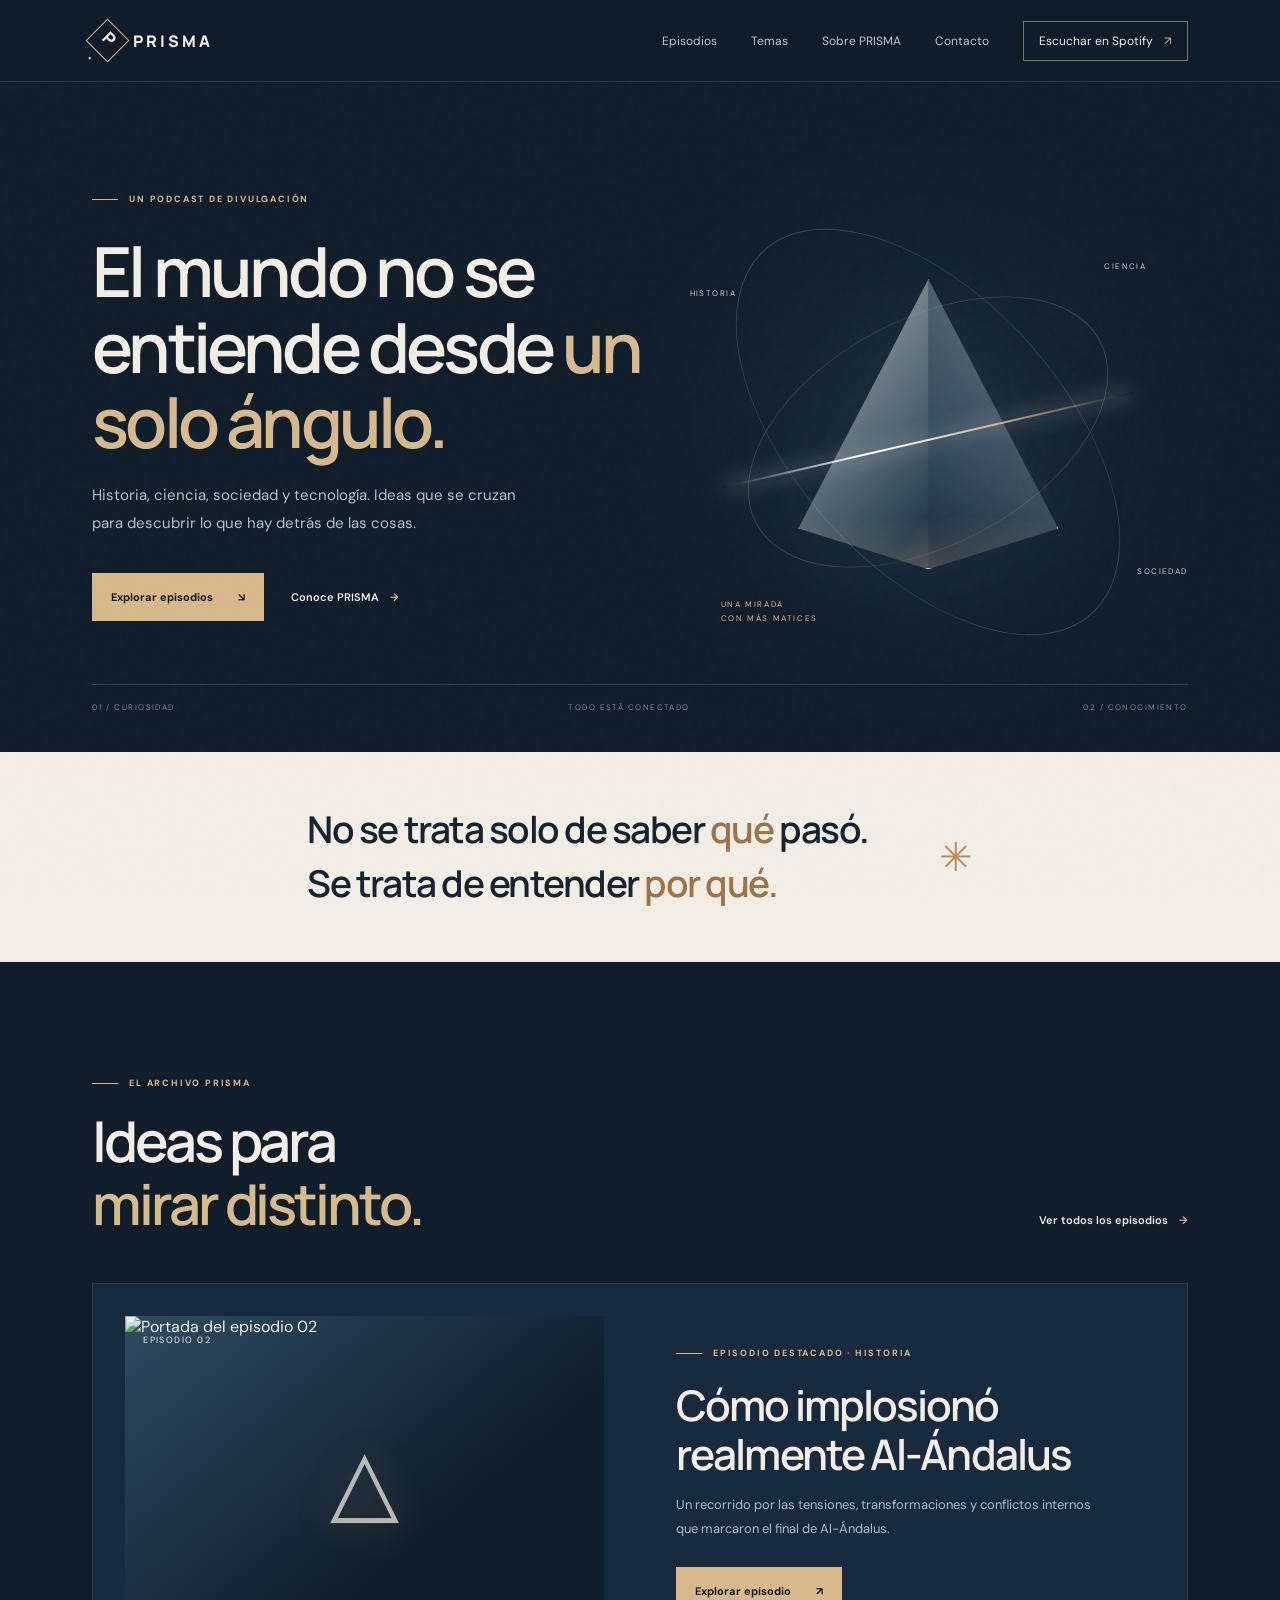
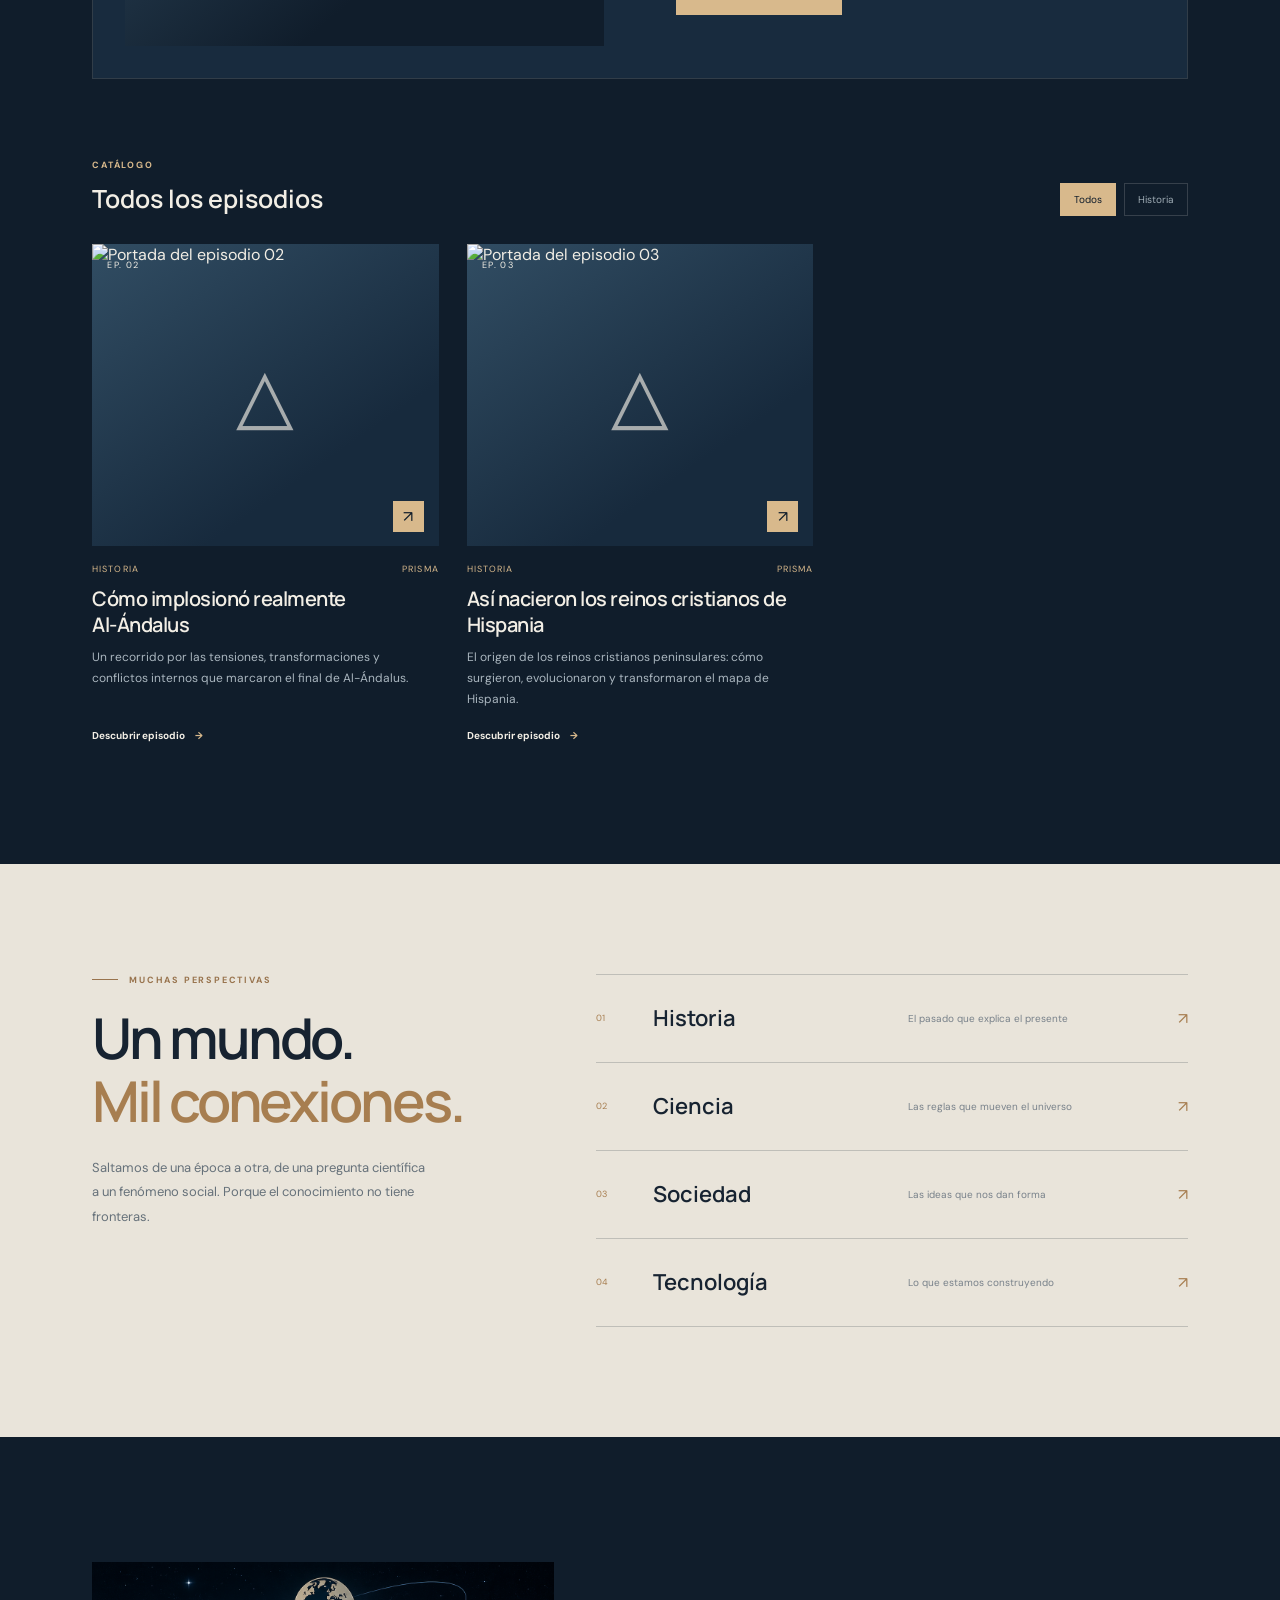
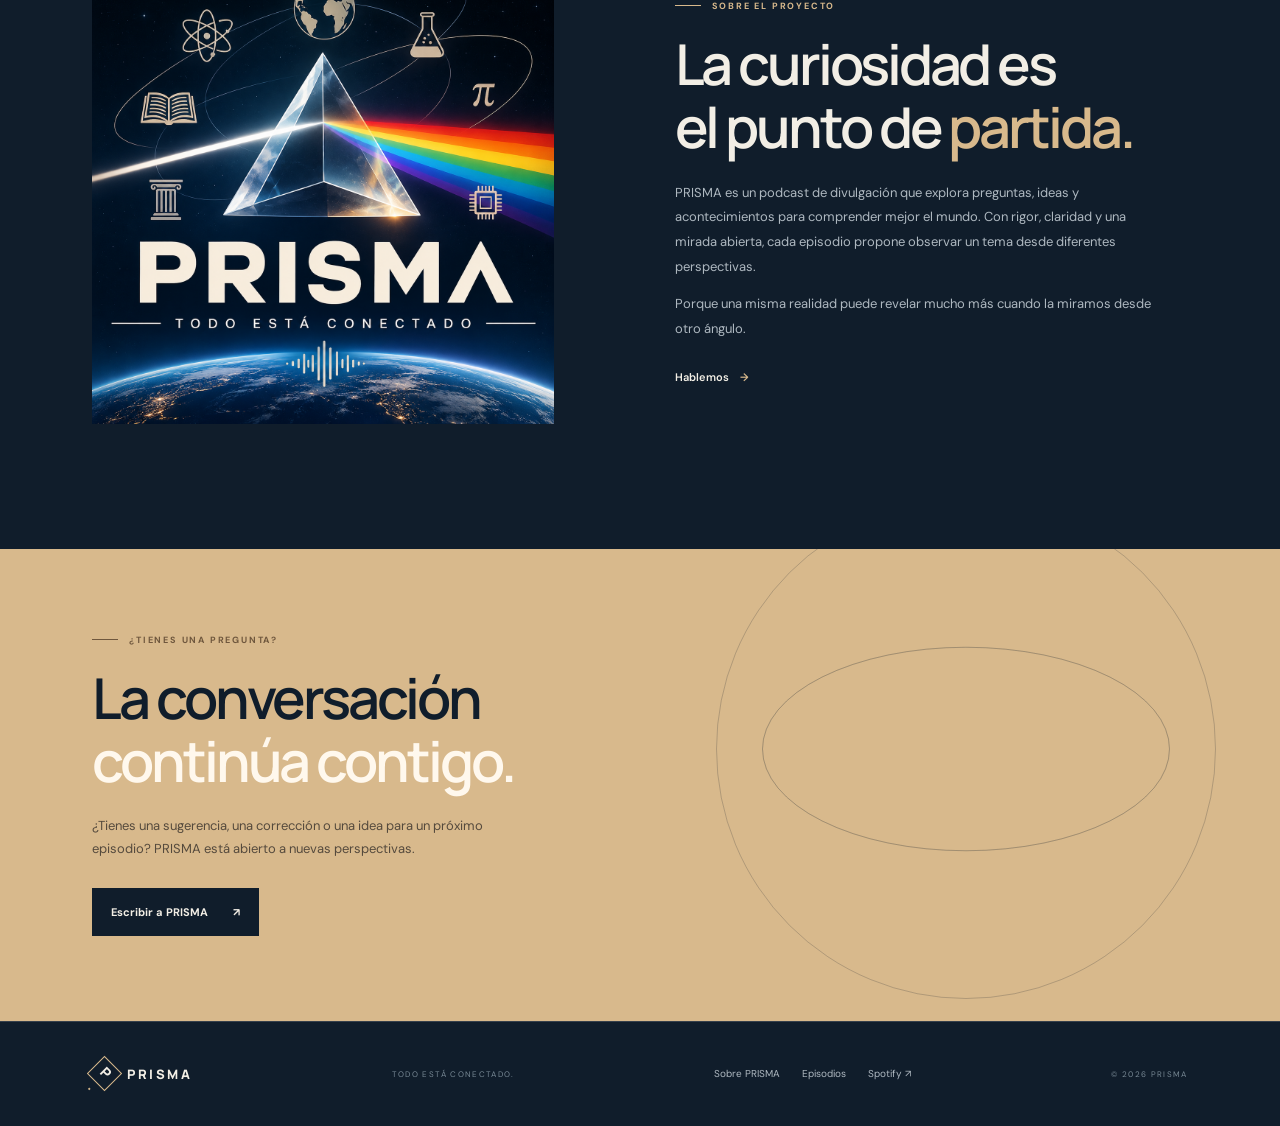
==== index.html @ 4e9d1673 "ia base project" ====
<!DOCTYPE html>
<html lang="es">
<head>
    <meta charset="UTF-8">
    <meta name="viewport" content="width=device-width, initial-scale=1.0">
    <meta name="description" content="PRISMA — Todo está conectado. Un podcast para comprender el mundo desde nuevas perspectivas.">
    <meta name="theme-color" content="#101d2b">
    <title>PRISMA — Todo está conectado</title>
    <link rel="preconnect" href="https://fonts.googleapis.com">
    <link rel="preconnect" href="https://fonts.gstatic.com" crossorigin>
    <link href="https://fonts.googleapis.com/css2?family=DM+Sans:wght@400;500;600;700&family=Manrope:wght@400;500;600;700;800&display=swap" rel="stylesheet">
    <link rel="stylesheet" href="styles.css">
</head>
<body>
    <div class="page-grain"></div>
    <header class="site-header">
        <a class="brand" href="index.html" aria-label="PRISMA, inicio">
            <span class="brand-mark">P<span>.</span></span>
            <span class="brand-name">PRISMA</span>
        </a>
        <button class="menu-toggle" aria-label="Abrir menú" aria-expanded="false"><span></span><span></span></button>
        <nav class="main-nav">
            <a href="#episodios">Episodios</a>
            <a href="#temas">Temas</a>
            <a href="#sobre">Sobre PRISMA</a>
            <a href="#contacto">Contacto</a>
            <a class="nav-spotify" href="https://open.spotify.com/" target="_blank" rel="noopener">Escuchar en Spotify <span>↗</span></a>
        </nav>
    </header>

    <main>
        <section class="hero">
            <div class="hero-copy reveal">
                <div class="eyebrow"><span class="eyebrow-line"></span> UN PODCAST DE DIVULGACIÓN</div>
                <h1>El mundo no se entiende desde <em>un solo ángulo.</em></h1>
                <p class="hero-lead">Historia, ciencia, sociedad y tecnología. Ideas que se cruzan para descubrir lo que hay detrás de las cosas.</p>
                <div class="hero-actions">
                    <a class="button button-primary" href="#episodios">Explorar episodios <span>↘</span></a>
                    <a class="text-link" href="#sobre">Conoce PRISMA <span>→</span></a>
                </div>
            </div>
            <div class="hero-art reveal">
                <div class="art-orbit orbit-one"></div>
                <div class="art-orbit orbit-two"></div>
                <div class="art-glow"></div>
                <div class="prism">
                    <div class="prism-face face-left"></div>
                    <div class="prism-face face-right"></div>
                    <div class="prism-face face-bottom"></div>
                    <div class="prism-beam"></div>
                </div>
                <span class="orbit-label label-history">HISTORIA</span>
                <span class="orbit-label label-science">CIENCIA</span>
                <span class="orbit-label label-society">SOCIEDAD</span>
                <span class="art-caption">UNA MIRADA<br>CON MÁS MATICES</span>
            </div>
            <div class="hero-bottom"><span>01 / CURIOSIDAD</span><span>TODO ESTÁ CONECTADO</span><span>02 / CONOCIMIENTO</span></div>
        </section>

        <section class="intro-strip">
            <p>No se trata solo de saber <em>qué</em> pasó.<br>Se trata de entender <em>por qué.</em></p>
            <span class="strip-symbol">✳</span>
        </section>

        <section class="section episodes-section" id="episodios">
            <div class="section-heading reveal">
                <div><div class="eyebrow"><span class="eyebrow-line"></span> EL ARCHIVO PRISMA</div><h2>Ideas para<br><em>mirar distinto.</em></h2></div>
                <a class="text-link" href="#catalogo">Ver todos los episodios <span>→</span></a>
            </div>
            <div class="featured-episode" id="featured-episode"></div>
            <div class="catalog-head" id="catalogo">
                <div><span class="eyebrow">CATÁLOGO</span><h3>Todos los episodios</h3></div>
                <div class="filter-list" id="category-filters" aria-label="Filtrar por categoría"></div>
            </div>
            <div class="episode-grid" id="episode-grid"></div>
        </section>

        <section class="topics-section" id="temas">
            <div class="section topics-inner">
                <div class="topics-intro reveal">
                    <div class="eyebrow"><span class="eyebrow-line"></span> MUCHAS PERSPECTIVAS</div>
                    <h2>Un mundo.<br><em>Mil conexiones.</em></h2>
                    <p>Saltamos de una época a otra, de una pregunta científica a un fenómeno social. Porque el conocimiento no tiene fronteras.</p>
                </div>
                <div class="topic-list">
                    <a class="topic-item reveal" href="#catalogo" data-topic="Historia"><span class="topic-number">01</span><span class="topic-name">Historia</span><span class="topic-desc">El pasado que explica el presente</span><span class="topic-arrow">↗</span></a>
                    <a class="topic-item reveal" href="#catalogo" data-topic="Ciencia"><span class="topic-number">02</span><span class="topic-name">Ciencia</span><span class="topic-desc">Las reglas que mueven el universo</span><span class="topic-arrow">↗</span></a>
                    <a class="topic-item reveal" href="#catalogo" data-topic="Sociedad"><span class="topic-number">03</span><span class="topic-name">Sociedad</span><span class="topic-desc">Las ideas que nos dan forma</span><span class="topic-arrow">↗</span></a>
                    <a class="topic-item reveal" href="#catalogo" data-topic="Tecnología"><span class="topic-number">04</span><span class="topic-name">Tecnología</span><span class="topic-desc">Lo que estamos construyendo</span><span class="topic-arrow">↗</span></a>
                </div>
            </div>
        </section>

        <section class="about-section section" id="sobre">
            <div class="about-image reveal">
                <img src="assets/prisma-logo.png" alt="Identidad visual de PRISMA: un prisma que descompone la luz en un arcoíris" onerror="this.style.display='none'">
                <div class="about-image-fallback"><span>PRISMA</span><small>TODO ESTÁ CONECTADO</small><div class="fallback-triangle"></div></div>
            </div>
            <div class="about-copy reveal">
                <div class="eyebrow"><span class="eyebrow-line"></span> SOBRE EL PROYECTO</div>
                <h2>La curiosidad es<br>el punto de <em>partida.</em></h2>
                <p>PRISMA es un podcast de divulgación que explora preguntas, ideas y acontecimientos para comprender mejor el mundo. Con rigor, claridad y una mirada abierta, cada episodio propone observar un tema desde diferentes perspectivas.</p>
                <p>Porque una misma realidad puede revelar mucho más cuando la miramos desde otro ángulo.</p>
                <a class="text-link" href="#contacto">Hablemos <span>→</span></a>
            </div>
        </section>

        <section class="contact-section" id="contacto">
            <div class="section contact-inner">
                <div class="eyebrow"><span class="eyebrow-line"></span> ¿TIENES UNA PREGUNTA?</div>
                <h2>La conversación<br><em>continúa contigo.</em></h2>
                <p>¿Tienes una sugerencia, una corrección o una idea para un próximo episodio? PRISMA está abierto a nuevas perspectivas.</p>
                <a class="button button-light" href="mailto:contacto@prisma-podcast.example">Escribir a PRISMA <span>↗</span></a>
            </div>
            <div class="contact-orbit"></div>
        </section>
    </main>

    <footer class="site-footer">
        <a class="brand footer-brand" href="index.html"><span class="brand-mark">P<span>.</span></span><span class="brand-name">PRISMA</span></a>
        <span class="footer-tagline">TODO ESTÁ CONECTADO.</span>
        <div class="footer-links"><a href="#sobre">Sobre PRISMA</a><a href="#episodios">Episodios</a><a href="https://open.spotify.com/" target="_blank" rel="noopener">Spotify ↗</a></div>
        <span class="copyright">© <span id="year"></span> PRISMA</span>
    </footer>
    <script src="episodes.js"></script>
    <script src="script.js"></script>
</body>
</html>
---- styles.css ----
@import url("https://fonts.googleapis.com/css2?family=DM+Sans:wght@400;500;600;700&family=Manrope:wght@400;500;600;700;800&display=swap");

:root {
    --navy: #101d2b;
    --navy-2: #172a3d;
    --navy-3: #223b51;
    --cream: #f2eee5;
    --paper: #e9e3d7;
    --ink: #172331;
    --muted: #aeb8bf;
    --gold: #d8b98c;
    --line: rgba(242, 238, 229, .17);
    --sans: "DM Sans", sans-serif;
    --display: "Manrope", sans-serif;
}
* { box-sizing: border-box; }
html { scroll-behavior: smooth; scroll-padding-top: 90px; }
body { margin: 0; background: var(--navy); color: var(--cream); font-family: var(--sans); -webkit-font-smoothing: antialiased; }
a { color: inherit; text-decoration: none; }
button { font: inherit; }
.page-grain { position: fixed; inset: 0; pointer-events: none; z-index: 10; opacity: .12; background-image: url("data:image/svg+xml,%3Csvg viewBox='0 0 180 180' xmlns='http://www.w3.org/2000/svg'%3E%3Cfilter id='n'%3E%3CfeTurbulence type='fractalNoise' baseFrequency='.8' numOctaves='3' stitchTiles='stitch'/%3E%3C/filter%3E%3Crect width='100%25' height='100%25' filter='url(%23n)' opacity='.14'/%3E%3C/svg%3E"); }
.site-header { height: 82px; padding: 0 7.2%; display: flex; align-items: center; justify-content: space-between; border-bottom: 1px solid var(--line); position: relative; z-index: 20; background: rgba(16,29,43,.92); backdrop-filter: blur(16px); }
.brand { display: inline-flex; align-items: center; gap: 10px; }
.brand-mark { width: 31px; height: 31px; border: 1px solid var(--gold); display: grid; place-items: center; font: 800 17px var(--display); color: var(--cream); transform: rotate(45deg); }
.brand-mark > span { color: var(--gold); }
.brand-name { font: 800 16px var(--display); letter-spacing: .19em; }
.main-nav { display: flex; align-items: center; gap: 34px; font-size: 12px; color: #c1c8cd; }
.main-nav a { transition: color .25s ease; }
.main-nav a:hover, .footer-links a:hover { color: var(--gold); }
.nav-spotify { color: var(--cream) !important; border: 1px solid rgba(216,185,140,.55); padding: 11px 15px; }
.nav-spotify span { color: var(--gold); margin-left: 8px; }
.menu-toggle { display: none; }
.hero { min-height: 670px; padding: 105px 7.2% 34px; position: relative; display: grid; grid-template-columns: 1fr .9fr; align-items: center; overflow: hidden; }
.hero-copy { max-width: 630px; position: relative; z-index: 2; padding-bottom: 50px; }
.eyebrow { display: flex; align-items: center; gap: 11px; color: var(--gold); font-size: 9px; font-weight: 700; letter-spacing: .2em; }
.eyebrow-line { width: 26px; height: 1px; background: var(--gold); display: inline-block; }
h1, h2, h3, h4, p { margin-top: 0; }
.hero h1 { margin: 28px 0 23px; max-width: 700px; font: 600 clamp(43px, 5.4vw, 76px)/1.09 var(--display); letter-spacing: -.055em; }
h1 em, h2 em, .featured-copy h3 em { color: var(--gold); font-style: normal; }
.hero-lead { max-width: 455px; color: #b8c1c8; font-size: 15px; line-height: 1.85; }
.hero-actions { display: flex; align-items: center; gap: 27px; margin-top: 35px; }
.button { min-height: 48px; display: inline-flex; align-items: center; justify-content: center; gap: 25px; padding: 0 19px; font-size: 11px; font-weight: 700; transition: transform .25s, background .25s, border-color .25s; }
.button:hover { transform: translateY(-3px); }
.button-primary { background: var(--gold); color: var(--navy); }
.button-primary:hover { background: #ead0aa; }
.text-link { font-size: 11px; font-weight: 600; color: var(--cream); }
.text-link span { color: var(--gold); margin-left: 8px; transition: margin .2s; }
.text-link:hover span { margin-left: 14px; }
.hero-art { height: 450px; position: relative; display: grid; place-items: center; }
.art-glow { position: absolute; width: 340px; height: 340px; background: #52718a; filter: blur(100px); opacity: .17; border-radius: 50%; }
.art-orbit { position: absolute; width: 390px; height: 390px; border: 1px solid rgba(216,185,140,.25); border-radius: 50%; transform: rotate(-28deg) scaleY(.58); }
.orbit-two { width: 490px; height: 490px; transform: rotate(48deg) scaleY(.55); border-color: rgba(139,174,194,.3); }
.prism { width: 260px; height: 290px; position: relative; filter: drop-shadow(0 15px 50px rgba(117,161,188,.18)); transform: translateY(-8px); }
.prism-face { position: absolute; inset: 0; clip-path: polygon(50% 0, 100% 86%, 50% 100%, 0 86%); }
.face-left { background: linear-gradient(130deg, rgba(240,246,245,.7), rgba(102,147,171,.17) 65%, rgba(216,185,140,.3)); clip-path: polygon(50% 0, 50% 100%, 0 86%); border-right: 1px solid white; }
.face-right { background: linear-gradient(225deg, rgba(214,229,237,.45), rgba(70,109,139,.14) 70%, rgba(220,186,137,.28)); clip-path: polygon(50% 0, 100% 86%, 50% 100%); }
.face-bottom { border: 1px solid rgba(245,239,222,.75); clip-path: polygon(0 86%, 50% 100%, 100% 86%, 50% 0); background: linear-gradient(180deg, transparent 82%, rgba(216,185,140,.18)); }
.prism-beam { position: absolute; width: 420px; height: 2px; left: -80px; top: 55%; transform: rotate(-13deg); background: linear-gradient(90deg, transparent, #fff 35%, #d8b98c 65%, transparent); box-shadow: 0 0 20px #d7e7ef; }
.orbit-label { position: absolute; font-size: 8px; letter-spacing: .18em; color: #c6cdd0; }
.label-history { top: 18%; left: 4%; }.label-science { top: 12%; right: 8%; }.label-society { bottom: 18%; right: 0; }
.art-caption { position: absolute; bottom: 7%; left: 10%; font-size: 8px; line-height: 1.8; letter-spacing: .2em; color: var(--gold); }
.hero-bottom { grid-column: 1/-1; border-top: 1px solid var(--line); padding-top: 17px; display: flex; justify-content: space-between; color: #788995; font-size: 8px; letter-spacing: .18em; }
.intro-strip { min-height: 210px; background: var(--cream); color: var(--ink); display: flex; align-items: center; justify-content: center; gap: 70px; padding: 35px 7%; }
.intro-strip p { margin: 0; font: 600 clamp(22px, 3vw, 37px)/1.45 var(--display); letter-spacing: -.04em; }
.intro-strip em { color: #9c7448; font-style: normal; }
.strip-symbol { font-size: 40px; color: #b78e60; }
.section { padding-left: 7.2%; padding-right: 7.2%; }
.episodes-section { padding-top: 115px; padding-bottom: 120px; }
.section-heading { display: flex; justify-content: space-between; align-items: end; margin-bottom: 48px; }
.section-heading h2, .topics-intro h2, .about-copy h2, .contact-inner h2, .detail-next h2 { margin: 20px 0 0; font: 600 clamp(38px, 4.4vw, 58px)/1.12 var(--display); letter-spacing: -.055em; }
.section-heading > .text-link { margin-bottom: 8px; }
.featured-episode { display: grid; grid-template-columns: 1fr 1fr; gap: 7%; align-items: center; padding: 32px; background: #182b3e; border: 1px solid rgba(216,185,140,.13); }
.featured-cover { min-height: 300px; aspect-ratio: 1.45; background: linear-gradient(140deg, #304b61, #101d2b 65%); position: relative; overflow: hidden; display: grid; place-items: center; }
.featured-cover img, .episode-cover img, .detail-cover img { width: 100%; height: 100%; object-fit: cover; position: absolute; inset: 0; }
.featured-cover-number, .cover-number { position: absolute; top: 18px; left: 18px; font-size: 9px; letter-spacing: .16em; }
.featured-cover-mark { position: relative; font-size: 90px; color: rgba(242,238,229,.72); text-shadow: 0 0 40px rgba(216,185,140,.3); }
.featured-copy { padding: 20px 8% 20px 0; }
.featured-copy h3 { margin: 22px 0 15px; font: 600 clamp(29px, 3.3vw, 43px)/1.15 var(--display); letter-spacing: -.045em; }
.featured-copy p { color: #aebac2; font-size: 13px; line-height: 1.8; max-width: 420px; margin-bottom: 27px; }
.catalog-head { display: flex; justify-content: space-between; align-items: end; margin: 80px 0 28px; }
.catalog-head h3 { font: 600 25px var(--display); margin: 10px 0 0; }
.filter-list { display: flex; gap: 8px; flex-wrap: wrap; }
.filter-button { background: transparent; color: #9eabb4; border: 1px solid var(--line); padding: 9px 13px; cursor: pointer; font-size: 10px; transition: all .2s; }
.filter-button:hover, .filter-button.active { color: var(--navy); background: var(--gold); border-color: var(--gold); }
.episode-grid { display: grid; grid-template-columns: repeat(3, 1fr); gap: 28px; }
.episode-card { min-width: 0; }
.episode-cover { display: block; position: relative; aspect-ratio: 1.15; background: linear-gradient(145deg, #314d63, #172a3d 70%); overflow: hidden; }
.episode-cover img { transition: transform .5s ease; }
.episode-card:hover .episode-cover img { transform: scale(1.04); }
.cover-number { top: 15px; left: 15px; }
.cover-prism { position: absolute; inset: 0; display: grid; place-items: center; font-size: 75px; color: rgba(242,238,229,.65); }
.cover-open { position: absolute; bottom: 14px; right: 15px; width: 31px; height: 31px; display: grid; place-items: center; background: var(--gold); color: var(--navy); }
.episode-meta { display: flex; justify-content: space-between; color: var(--gold); font-size: 9px; letter-spacing: .12em; margin-top: 17px; text-transform: uppercase; }
.episode-card h4 { margin: 11px 0 9px; font: 600 20px/1.3 var(--display); letter-spacing: -.025em; }
.episode-card p { color: #aab6bf; font-size: 12px; line-height: 1.75; min-height: 64px; }
.card-link { display: inline-block; margin-top: 5px; font-size: 10px; font-weight: 700; }
.card-link span { color: var(--gold); margin-left: 8px; }
.empty-state { color: #aab6bf; font-size: 13px; }
.topics-section { background: #e9e4da; color: var(--ink); padding: 110px 0; }
.topics-inner { display: grid; grid-template-columns: .8fr 1.2fr; gap: 10%; }
.topics-intro .eyebrow { color: #98734d; }.topics-intro .eyebrow-line { background: #98734d; }
.topics-intro h2 em { color: #a77e50; }
.topics-intro p { margin-top: 24px; color: #66717a; font-size: 13px; line-height: 1.9; max-width: 340px; }
.topic-list { border-top: 1px solid rgba(23,35,49,.2); }
.topic-item { min-height: 88px; display: grid; grid-template-columns: 42px 1fr 1fr 25px; align-items: center; gap: 15px; border-bottom: 1px solid rgba(23,35,49,.2); transition: padding .25s; }
.topic-item:hover { padding-left: 10px; }
.topic-number { font-size: 9px; color: #a77e50; }
.topic-name { font: 600 22px var(--display); }
.topic-desc { font-size: 10px; color: #78818a; }
.topic-arrow { color: #a77e50; text-align: right; }
.about-section { display: grid; grid-template-columns: .9fr 1fr; gap: 11%; align-items: center; padding-top: 125px; padding-bottom: 125px; }
.about-image { position: relative; aspect-ratio: 1; background: #07111c; overflow: hidden; display: grid; place-items: center; }
.about-image img { width: 100%; height: 100%; object-fit: cover; }
.about-image-fallback { position: absolute; inset: 0; display: none; flex-direction: column; justify-content: center; align-items: center; color: var(--cream); font: 800 35px var(--display); letter-spacing: .2em; }
.about-image-fallback small { font: 9px var(--sans); letter-spacing: .3em; margin-top: 10px; }
.fallback-triangle { width: 100px; height: 110px; margin-top: 25px; border: 1px solid var(--gold); clip-path: polygon(50% 0, 100% 100%, 0 100%); }
.about-image:not(:has(img[src])) .about-image-fallback, .about-image img[style*="display: none"] + .about-image-fallback { display: flex; }
.about-copy h2 { margin-bottom: 23px; }
.about-copy p { max-width: 490px; color: #aeb8c0; font-size: 13px; line-height: 1.9; }
.about-copy .text-link { display: inline-block; margin-top: 15px; }
.contact-section { min-height: 430px; background: var(--gold); color: var(--navy); position: relative; overflow: hidden; }
.contact-inner { padding-top: 85px; padding-bottom: 85px; position: relative; z-index: 1; }
.contact-inner .eyebrow { color: #6f573d; }.contact-inner .eyebrow-line { background: #6f573d; }
.contact-inner h2 em { color: #fff8ed; }
.contact-inner p { max-width: 430px; margin: 22px 0 27px; color: #554a3d; font-size: 13px; line-height: 1.8; }
.button-light { background: var(--navy); color: var(--cream); }
.contact-orbit { position: absolute; width: 500px; height: 500px; border: 1px solid rgba(16,29,43,.2); border-radius: 50%; right: 5%; top: -50px; }
.contact-orbit:before, .contact-orbit:after { content: ""; position: absolute; inset: 45px; border: 1px solid rgba(16,29,43,.17); border-radius: 50%; transform: scaleY(.5) rotate(45deg); }
.contact-orbit:after { transform: scaleY(.5) rotate(-45deg); }
.site-footer { min-height: 105px; padding: 25px 7.2%; display: flex; align-items: center; justify-content: space-between; gap: 20px; border-top: 1px solid var(--line); }
.footer-brand .brand-mark { width: 25px; height: 25px; font-size: 14px; }.footer-brand .brand-name { font-size: 13px; }
.footer-tagline, .copyright { color: #788995; font-size: 8px; letter-spacing: .17em; }
.footer-links { display: flex; gap: 22px; font-size: 10px; color: #aeb8c0; }
.reveal { opacity: 0; transform: translateY(22px); transition: opacity .7s ease, transform .7s ease; }.reveal.is-visible { opacity: 1; transform: translateY(0); }

/* Episode detail */
.detail-main { min-height: 70vh; }
.detail-top { padding: 30px 7.2%; display: flex; justify-content: space-between; color: #8f9da7; font-size: 10px; letter-spacing: .1em; }
.back-link:hover { color: var(--gold); }.detail-index { color: var(--gold); }
.detail-hero { padding: 60px 12% 100px; display: grid; grid-template-columns: .75fr 1.25fr; gap: 9%; align-items: center; }
.detail-cover { aspect-ratio: 1; position: relative; background: linear-gradient(145deg, #304b61, #101d2b); display: grid; place-items: center; overflow: hidden; }
.detail-cover > span { position: absolute; top: 20px; left: 20px; font-size: 10px; letter-spacing: .16em; }.detail-cover b { font-size: 100px; font-weight: 400; color: rgba(242,238,229,.65); }
.detail-heading h1 { font: 600 clamp(38px, 4.3vw, 58px)/1.1 var(--display); letter-spacing: -.05em; margin: 22px 0; }
.detail-heading > p { color: #aeb8c0; line-height: 1.85; font-size: 14px; max-width: 520px; }
.detail-actions { margin: 28px 0; }.button-disabled { background: #293a49; color: #82909b; cursor: not-allowed; }
.detail-facts { display: flex; gap: 22px; flex-wrap: wrap; border-top: 1px solid var(--line); padding-top: 18px; color: #82919c; font-size: 8px; letter-spacing: .12em; }
.detail-content { background: #e9e4da; color: var(--ink); padding: 80px 12%; display: grid; grid-template-columns: 1fr 1fr; gap: 65px 10%; }
.detail-block .eyebrow { color: #98734d; }.detail-block .eyebrow-line { background: #98734d; }
.detail-block h2 { font: 600 28px var(--display); margin: 17px 0; letter-spacing: -.04em; }
.detail-block p, .pending-note { color: #67727b; font-size: 13px; line-height: 1.85; }
.source-list { padding-left: 18px; color: #67727b; font-size: 13px; line-height: 1.8; }.source-list li { margin-bottom: 12px; }.source-list a { color: #765b3c; text-decoration: underline; text-underline-offset: 3px; }.source-list small { display: block; }
.transcript-block { grid-column: 1/-1; border-top: 1px solid rgba(23,35,49,.18); padding-top: 35px; }.transcript-text { white-space: pre-wrap; color: #67727b; font-size: 13px; line-height: 2; max-width: 800px; }
.detail-next { padding: 85px 12%; }.detail-next .eyebrow { color: var(--gold); }.detail-next h2 { margin: 20px 0 28px; }.not-found { padding: 140px 12%; }.not-found h1 { font: 600 60px var(--display); margin: 20px 0 35px; }.not-found em { color: var(--gold); font-style: normal; }
.detail-loading { padding: 120px 12%; color: #aeb8c0; }
@media (max-width: 900px) {
    .site-header { padding: 0 5%; }.main-nav { gap: 18px; }
    .hero { padding-left: 5%; padding-right: 5%; grid-template-columns: 1fr .8fr; min-height: 600px; }
    .hero-art { transform: scale(.85); }.section { padding-left: 5%; padding-right: 5%; }
    .topics-inner { gap: 5%; }.about-section { gap: 7%; }.detail-hero { padding-left: 7%; padding-right: 7%; }
}
@media (max-width: 680px) {
    .site-header { height: 70px; }.menu-toggle { display: flex; flex-direction: column; gap: 5px; background: none; border: 0; padding: 10px; }
    .menu-toggle span { width: 22px; height: 1px; background: var(--cream); }
    .main-nav { display: none; position: absolute; top: 69px; left: 0; right: 0; padding: 22px 6%; background: #142438; flex-direction: column; align-items: stretch; gap: 20px; border-bottom: 1px solid var(--line); }
    .main-nav.is-open { display: flex; }.nav-spotify { text-align: center; }
    .hero { display: flex; flex-direction: column; align-items: stretch; padding: 75px 6% 25px; min-height: auto; }
    .hero-copy { padding-bottom: 0; }.hero h1 { font-size: clamp(43px, 12vw, 62px); }
    .hero-art { height: 330px; transform: scale(.78); margin: -5px -40px 0; }.hero-bottom { margin-top: 0; font-size: 7px; }
    .intro-strip { min-height: 165px; padding: 30px 7%; gap: 20px; }.strip-symbol { font-size: 27px; }
    .episodes-section { padding-top: 75px; padding-bottom: 80px; }.section-heading { align-items: start; flex-direction: column; gap: 20px; }
    .featured-episode { grid-template-columns: 1fr; padding: 17px; gap: 20px; }.featured-cover { min-height: 240px; }.featured-copy { padding: 5px 3px 10px; }
    .catalog-head { align-items: start; flex-direction: column; gap: 20px; margin-top: 60px; }.episode-grid { grid-template-columns: 1fr 1fr; gap: 28px 15px; }
    .episode-card h4 { font-size: 16px; }.episode-card p { font-size: 11px; min-height: 90px; }
    .topics-section { padding: 75px 0; }.topics-inner { grid-template-columns: 1fr; gap: 40px; }.topic-item { grid-template-columns: 27px 1fr 25px; }.topic-desc { display: none; }
    .about-section { grid-template-columns: 1fr; padding-top: 75px; padding-bottom: 80px; gap: 35px; }.about-image { max-width: 440px; }
    .contact-inner { padding-top: 70px; padding-bottom: 70px; }.contact-orbit { right: -300px; opacity: .6; }
    .site-footer { flex-wrap: wrap; padding: 25px 6%; }.footer-tagline { display: none; }.footer-links { order: 3; width: 100%; justify-content: space-between; }
    .detail-top { padding: 25px 6%; }.detail-hero { grid-template-columns: 1fr; padding: 35px 6% 65px; gap: 35px; }.detail-cover { max-width: 440px; }
    .detail-heading h1 { font-size: 42px; }.detail-content { padding: 65px 7%; grid-template-columns: 1fr; gap: 40px; }.transcript-block { grid-column: auto; }.detail-next { padding: 70px 7%; }
}
@media (prefers-reduced-motion: reduce) {
    *, *::before, *::after { scroll-behavior: auto !important; transition-duration: .01ms !important; animation-duration: .01ms !important; }
    .reveal { opacity: 1; transform: none; }
}
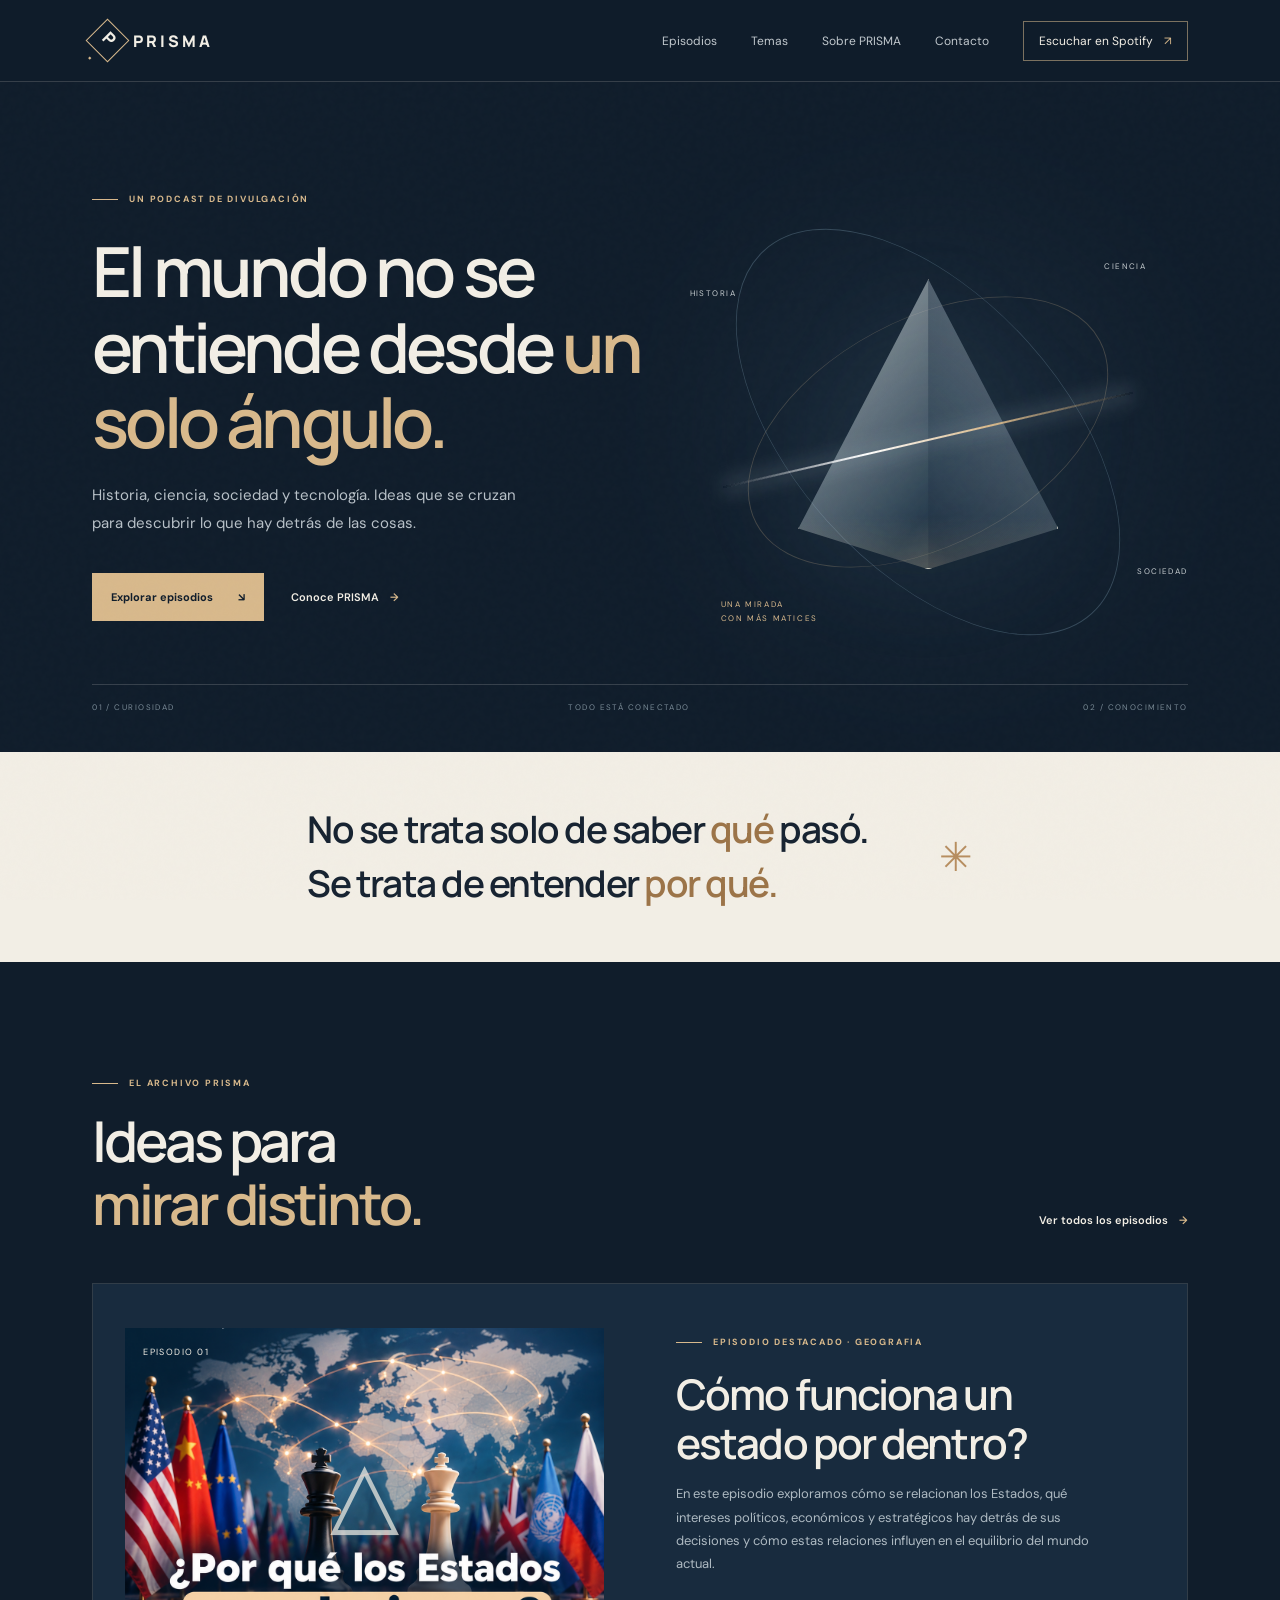
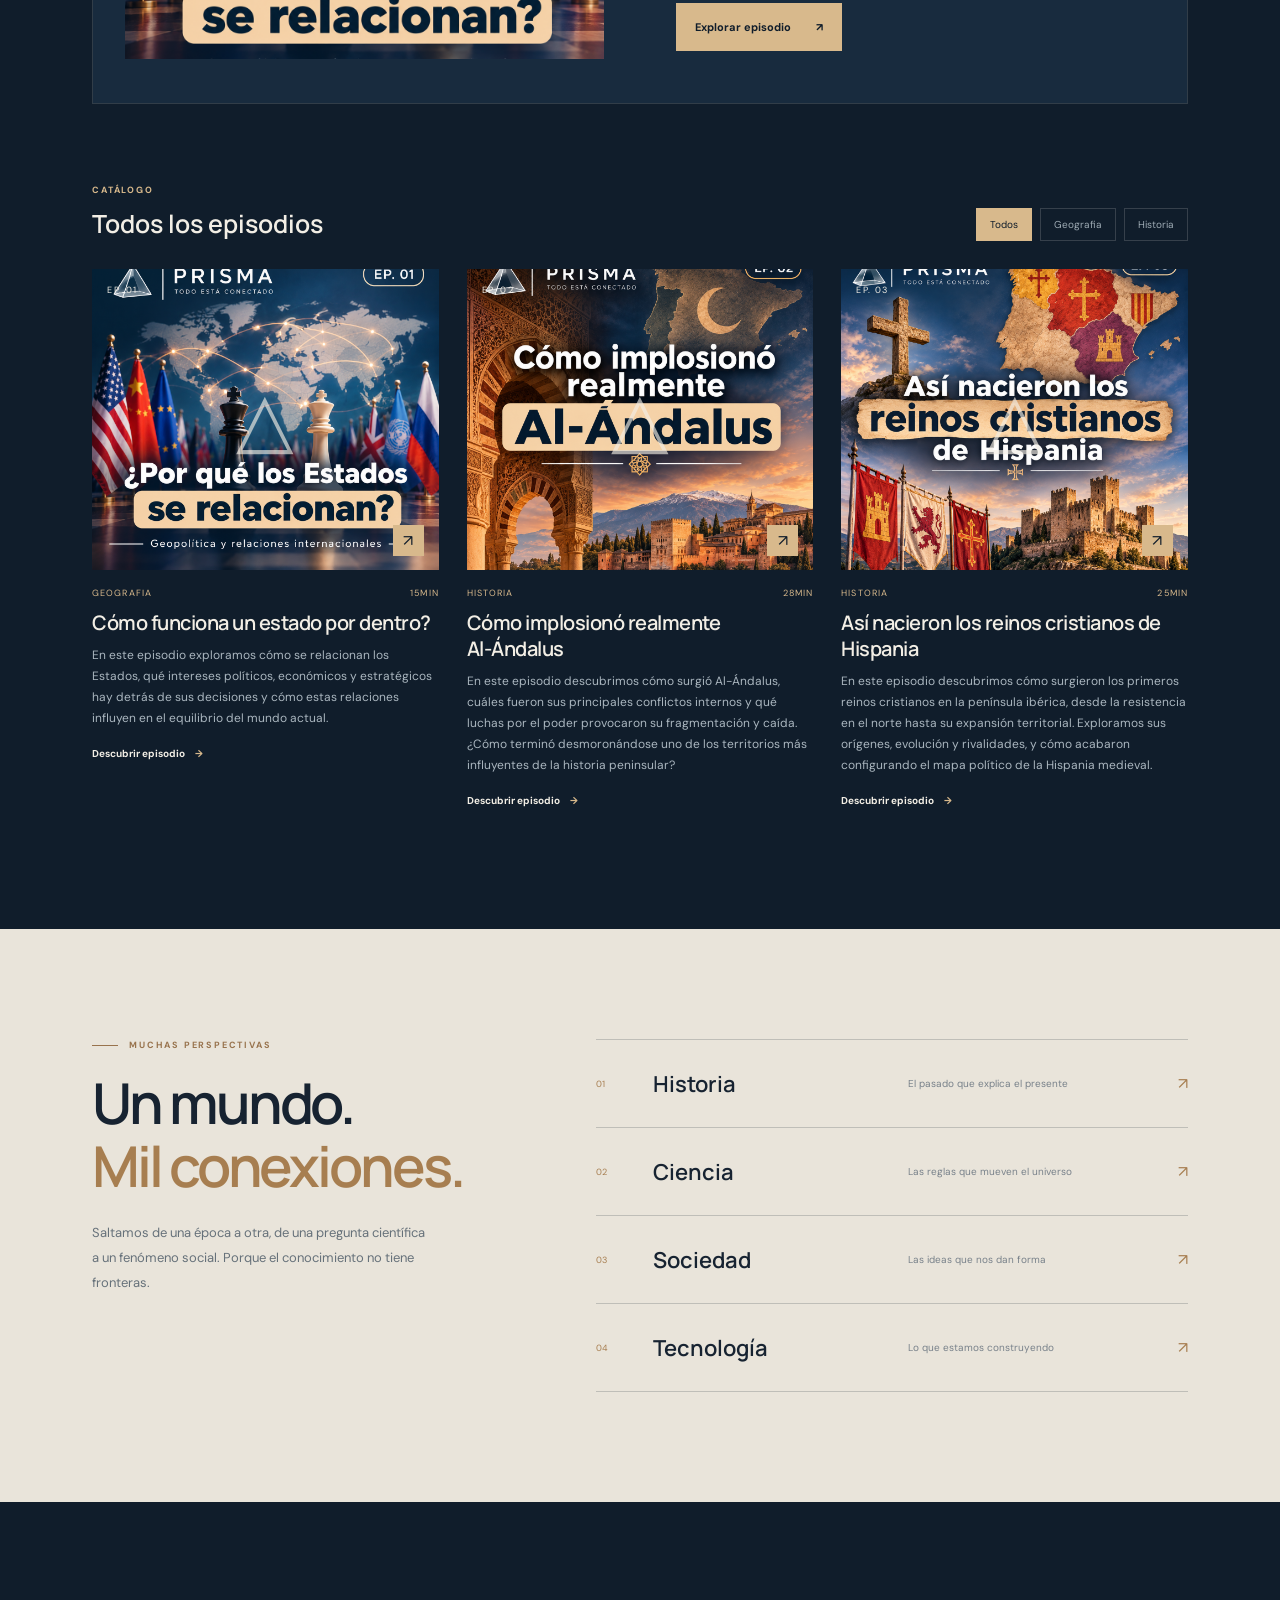
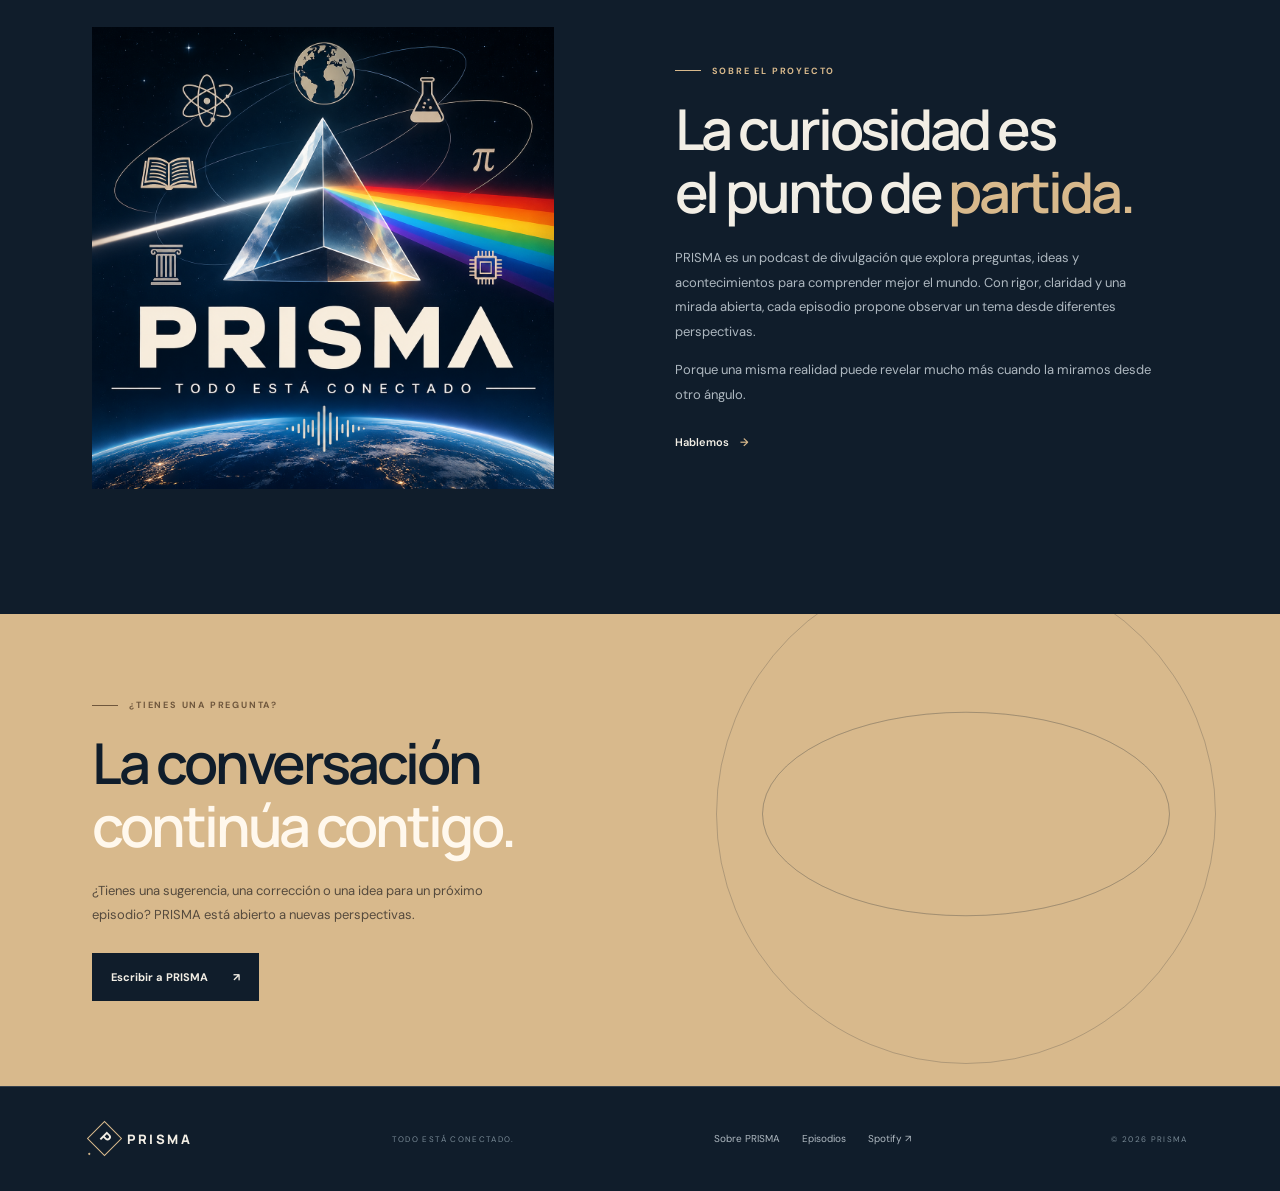
==== commit aed9d783: "add episodes" ====
--- a/index.html
+++ b/index.html
@@ -10,6 +10,8 @@
     <link rel="preconnect" href="https://fonts.gstatic.com" crossorigin>
     <link href="https://fonts.googleapis.com/css2?family=DM+Sans:wght@400;500;600;700&family=Manrope:wght@400;500;600;700;800&display=swap" rel="stylesheet">
     <link rel="stylesheet" href="styles.css">
+    <link rel="icon" type="image/png" href="assets/webicon.png">
+
 </head>
 <body>
     <div class="page-grain"></div>
@@ -24,7 +26,7 @@
             <a href="#temas">Temas</a>
             <a href="#sobre">Sobre PRISMA</a>
             <a href="#contacto">Contacto</a>
-            <a class="nav-spotify" href="https://open.spotify.com/" target="_blank" rel="noopener">Escuchar en Spotify <span>↗</span></a>
+            <a class="nav-spotify" href="https://open.spotify.com/show/5Fg1Q98f5RbGSApJ64IurP?si=6Sc6JOw4QgKY8dE5odLmAw" target="_blank" rel="noopener">Escuchar en Spotify <span>↗</span></a>
         </nav>
     </header>
 
@@ -110,7 +112,7 @@
                 <div class="eyebrow"><span class="eyebrow-line"></span> ¿TIENES UNA PREGUNTA?</div>
                 <h2>La conversación<br><em>continúa contigo.</em></h2>
                 <p>¿Tienes una sugerencia, una corrección o una idea para un próximo episodio? PRISMA está abierto a nuevas perspectivas.</p>
-                <a class="button button-light" href="mailto:contacto@prisma-podcast.example">Escribir a PRISMA <span>↗</span></a>
+                <a class="button button-light" href="mailto:prismapodcast@proton.me">Escribir a PRISMA <span>↗</span></a>
             </div>
             <div class="contact-orbit"></div>
         </section>
@@ -119,7 +121,7 @@
     <footer class="site-footer">
         <a class="brand footer-brand" href="index.html"><span class="brand-mark">P<span>.</span></span><span class="brand-name">PRISMA</span></a>
         <span class="footer-tagline">TODO ESTÁ CONECTADO.</span>
-        <div class="footer-links"><a href="#sobre">Sobre PRISMA</a><a href="#episodios">Episodios</a><a href="https://open.spotify.com/" target="_blank" rel="noopener">Spotify ↗</a></div>
+        <div class="footer-links"><a href="#sobre">Sobre PRISMA</a><a href="#episodios">Episodios</a><a href="https://open.spotify.com/show/5Fg1Q98f5RbGSApJ64IurP?si=6Sc6JOw4QgKY8dE5odLmAw" target="_blank" rel="noopener">Spotify ↗</a></div>
         <span class="copyright">© <span id="year"></span> PRISMA</span>
     </footer>
     <script src="episodes.js"></script>
